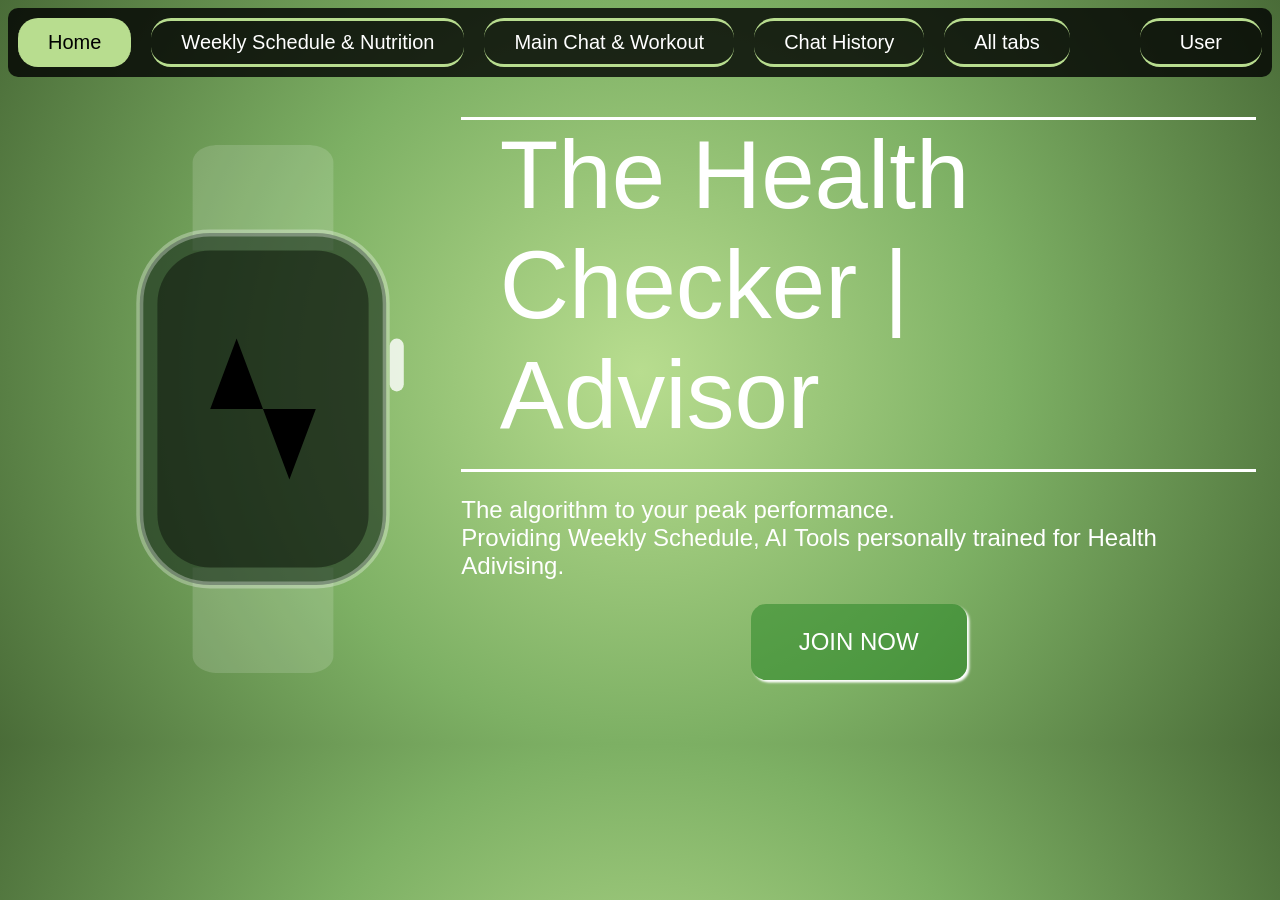
==== frontend/home.html @ 680d6b2a "Home Page Built" ====
<!DOCTYPE html>
<html lang="en">
<head>
    <meta charset="UTF-8">
    <meta name="viewport" content="width=device-width, initial-scale=1.0">
    <link rel="stylesheet" href="styles/global.css">
    <link rel="stylesheet" href="styles/home.css">
    <title>Login</title>
</head>
<body>
    <div class="nvgbar">
        <a class="active">Home</a>
        <a href="#">Weekly Schedule & Nutrition</a>
        <a href="mcwkout.html">Main Chat & Workout</a>
        <a href="#">Chat History</a>
        <a href="#">All tabs</a>
        <a class="user" href="#">User</a>
    </div>

    <div class="container">
        <div class = tandl>
            <div class="logo">
                <div class="watch-image">
                    <svg viewBox="0 0 200 300" class="smartwatch-svg" xmlns="http://www.w3.org/2000/svg">
                        <path d="M60,60 L60,10 C60,5 65,0 75,0 L125,0 C135,0 140,5 140,10 L140,60 Z" fill="rgba(255,255,255,0.15)"/>
                        <path d="M60,240 L60,290 C60,295 65,300 75,300 L125,300 C135,300 140,295 140,290 L140,240 Z" fill="rgba(255,255,255,0.15)"/>
                        <rect x="30" y="50" width="140" height="200" rx="40" fill="rgba(20, 40, 25, 0.6)" stroke="rgba(255,255,255,0.3)" stroke-width="4"/>
                        <rect x="40" y="60" width="120" height="180" rx="30" fill="rgba(0, 0, 0, 0.4)"/>
                        <path class="glow-path" d="M 50 150 L 70 150 L 85 110 L 115 190 L 130 150 L 150 150"/>
                        <rect x="172" y="110" width="8" height="30" rx="4" fill="rgba(255,255,255,0.8)"/>
                    </svg>
                </div>
            </div>
            <div class="tandc">
                <div class = "ztit">The Health
                    <br>Checker | Advisor</div>
                <div class = "zcap">
                    The algorithm to your peak performance.
                    <br>
                    Providing Weekly Schedule, AI Tools personally trained for Health Adivising.
                </div>
                <button class="jbt">JOIN NOW</button>
            </div>
        </div>
    </div>
</body>
</html>
---- frontend/styles/global.css ----
*{
    color: white;
}

body{
    background: radial-gradient(circle at 50% 50%, #b8dd8f 0%, #7db064 50%, #4a6c38 100%);
    font-family: 'Segoe UI', Tahoma, Geneva, Verdana, sans-serif
}

.nvgbar{
    position: sticky;
    top: 0;
    overflow: hidden;
    background: rgba(0, 0, 0, 0.8);
    display: flex;
    width: 100%;
    z-index: 100;
    border-radius: 10px;
}

.nvgbar a{
    border-radius: 20px;
    background: none;
    color: white;
    padding: 10px 30px;
    margin:10px;
    transition: 0.3s ease;
    font-size: 1.25em;
    text-decoration: none;
    user-select: none;
    border-top: solid #b8dd8f;
    border-bottom: solid #b8dd8f
}

.nvgbar a:hover {
    box-shadow: 0 0 15px #b8dd8f;
    background: #b8dd8f;
    color: black
}

.active{
    background: #b8dd8f !important;
    color: black !important;
    box-shadow: 0 0 0 #b8dd8f !important;
}


.nvgbar .user {
    margin-left: auto;
    padding: 10px 40px
}

.container{
    margin: 16px;
}
---- frontend/styles/home.css ----
.tandl{
    display: flex;
    flex-direction: row;
    /*background: antiquewhite;*/
    margin: 40px 0px 40px 40px
}

.logo{
    flex: 3;
    display: flex;
    align-items: center;
    justify-content: center;
}

.watch-image{
    height: auto;
    max-width: 100%;
    width:22em;
    animation: 3s flanim ease-in-out infinite;
}

@keyframes flanim{
    0%{
        transform: translateY(0);
    }

    50%{
        transform: translateY(-20px);
    }
    100%{
        transform{
            transform: translateY(0);
        }
    }
}

.tandc{
    flex: 6;
    display: flex;
    /*background: antiquewhite;*/
    flex-direction: column;
    justify-content: center;
    align-items: center;
}

.ztit{
    flex: 10;
    font-size:6em;
    padding:0 0.4em 0.2em 0.4em;
    border-bottom: solid white 0.04em;
    border-top: solid white 0.04em;
}

.zcap{
    margin-top:1em;
    flex: 5;
    font-size:1.5em;
}

.jbt{
    margin: 1em;
    border-radius: 15px;
    border: none;
    padding: 1em 2em 1em 2em;
    font-size: 1.5em;
    background: rgba(29, 129, 29, 0.486);
    transition: 0.1s ease-in-out;
    box-shadow: 0.1em 0.1em 0.1em #ffffff
}

.jbt:hover{
    background: rgb(144, 250, 123);
    color: black;
    box-shadow: 0.1em 0.1em 0.1em #000000
}
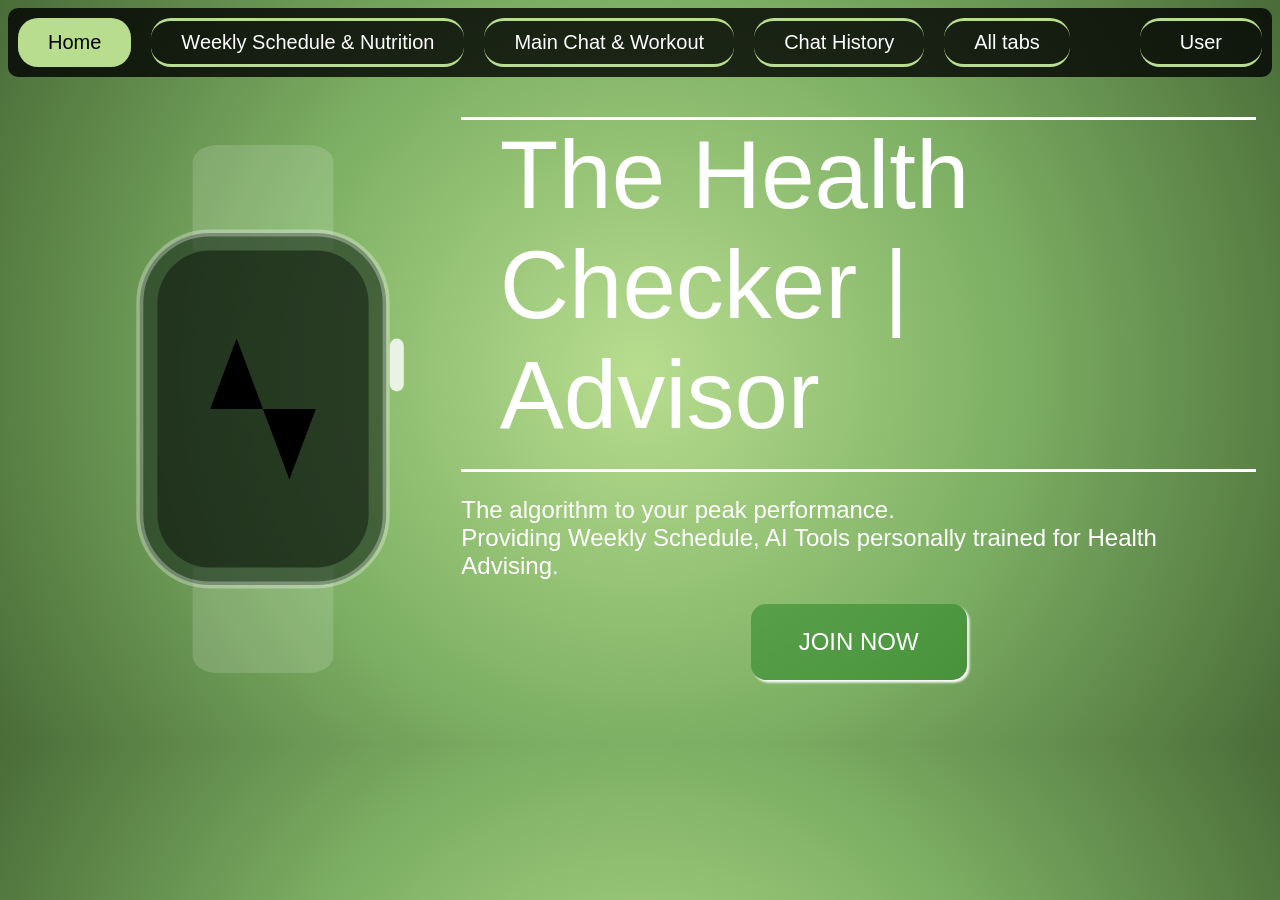
==== commit 12fd338a: "Home Page" ====
--- a/frontend/home.html
+++ b/frontend/home.html
@@ -37,7 +37,7 @@
                 <div class = "zcap">
                     The algorithm to your peak performance.
                     <br>
-                    Providing Weekly Schedule, AI Tools personally trained for Health Adivising.
+                    Providing Weekly Schedule, AI Tools personally trained for Health Advising.
                 </div>
                 <button class="jbt">JOIN NOW</button>
             </div>
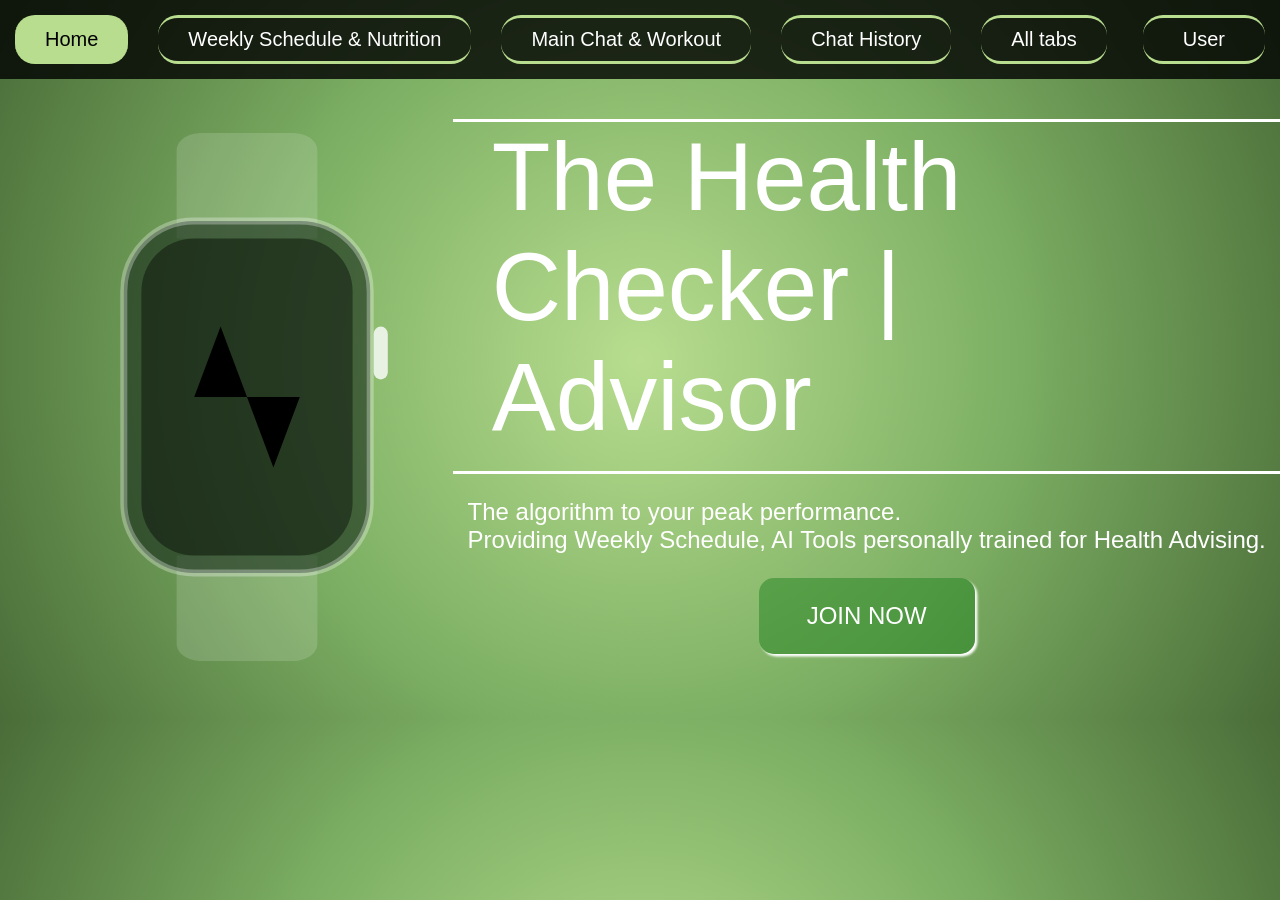
==== commit dad64d99: "Home and MainWorkout Push" ====
--- a/frontend/home.html
+++ b/frontend/home.html
@@ -5,7 +5,7 @@
     <meta name="viewport" content="width=device-width, initial-scale=1.0">
     <link rel="stylesheet" href="styles/global.css">
     <link rel="stylesheet" href="styles/home.css">
-    <title>Login</title>
+    <title>Home Page</title>
 </head>
 <body>
     <div class="nvgbar">
@@ -18,7 +18,7 @@
     </div>
 
     <div class="container">
-        <div class = tandl>
+        <div class = "tandl">
             <div class="logo">
                 <div class="watch-image">
                     <svg viewBox="0 0 200 300" class="smartwatch-svg" xmlns="http://www.w3.org/2000/svg">
--- a/frontend/styles/global.css
+++ b/frontend/styles/global.css
@@ -1,5 +1,13 @@
+html{
+    -ms-overflow-style: none;
+    scrollbar-width: none;
+}
+
 *{
     color: white;
+    box-sizing: border-box; 
+    margin: 0; 
+    padding: 0;
 }
 
 body{
@@ -15,7 +23,6 @@
     display: flex;
     width: 100%;
     z-index: 100;
-    border-radius: 10px;
 }
 
 .nvgbar a{
@@ -23,7 +30,7 @@
     background: none;
     color: white;
     padding: 10px 30px;
-    margin:10px;
+    margin:15px;
     transition: 0.3s ease;
     font-size: 1.25em;
     text-decoration: none;
@@ -51,6 +58,17 @@
 }
 
 .container{
-    margin: 16px;
+    opacity: 0;
+    animation: init 0.9s ease-in-out forwards;
 }
 
+@keyframes init {
+    0% {
+        opacity: 0; 
+        transform:translateY(1.5em) scale(95%);
+    }
+    100% { 
+        opacity: 1; 
+        transform:translateY(0) scale(100%);
+    }
+}
--- a/frontend/styles/home.css
+++ b/frontend/styles/home.css
@@ -2,7 +2,7 @@
     display: flex;
     flex-direction: row;
     /*background: antiquewhite;*/
-    margin: 40px 0px 40px 40px
+    margin: 40px 0px 40px 40px;
 }
 
 .logo{
@@ -28,9 +28,7 @@
         transform: translateY(-20px);
     }
     100%{
-        transform{
-            transform: translateY(0);
-        }
+        transform: translateY(0);
     }
 }
 
@@ -64,7 +62,7 @@
     padding: 1em 2em 1em 2em;
     font-size: 1.5em;
     background: rgba(29, 129, 29, 0.486);
-    transition: 0.1s ease-in-out;
+    transition: 0.5s ease-in-out;
     box-shadow: 0.1em 0.1em 0.1em #ffffff
 }
 
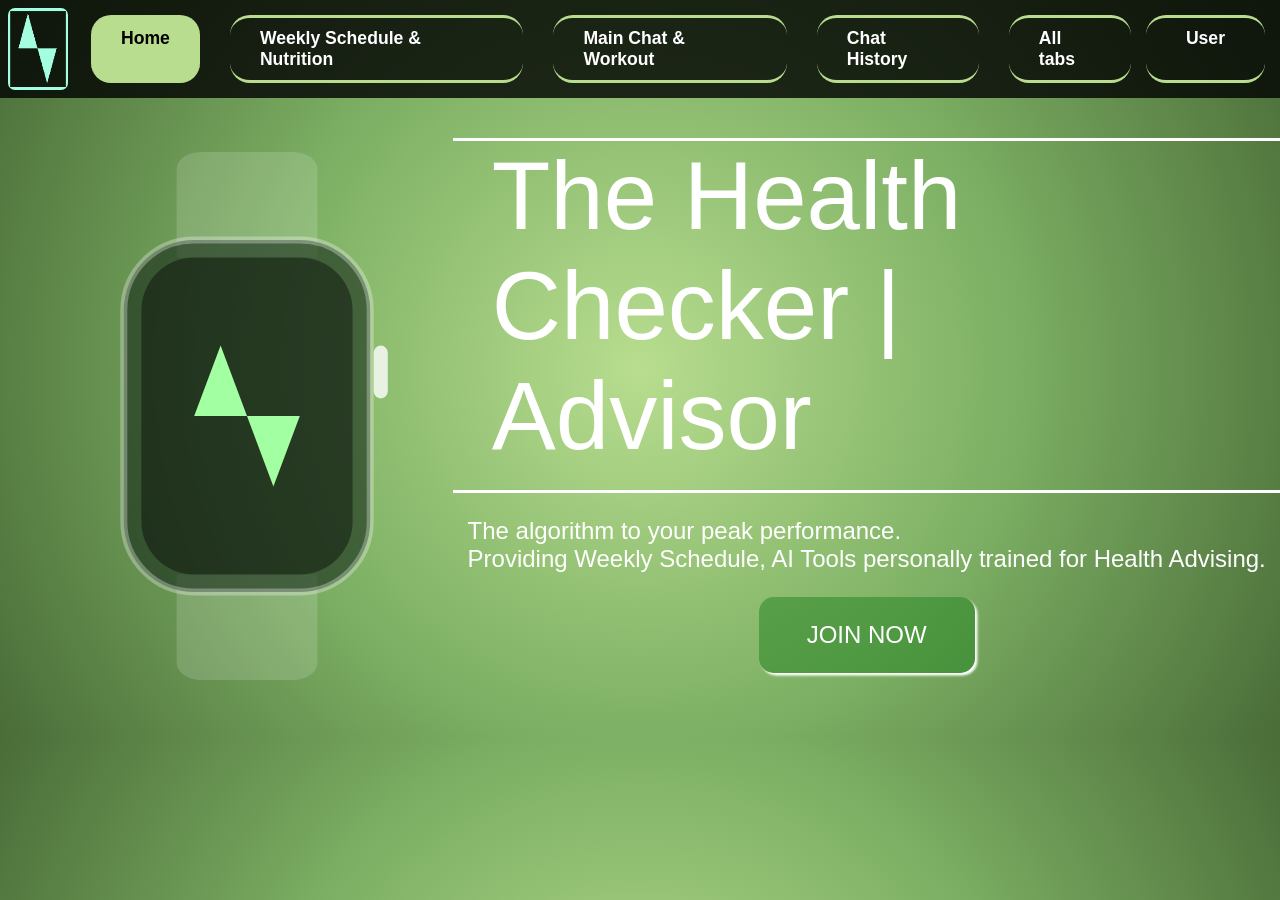
==== commit 2f703187: "Chat History and Others Updated" ====
--- a/frontend/home.html
+++ b/frontend/home.html
@@ -5,16 +5,18 @@
     <meta name="viewport" content="width=device-width, initial-scale=1.0">
     <link rel="stylesheet" href="styles/global.css">
     <link rel="stylesheet" href="styles/home.css">
+    <link rel="icon" href="images/icon.ico" type="image/x-icon">
     <title>Home Page</title>
 </head>
 <body>
     <div class="nvgbar">
+        <img src="images/icon.png">
         <a class="active">Home</a>
         <a href="#">Weekly Schedule & Nutrition</a>
         <a href="mcwkout.html">Main Chat & Workout</a>
-        <a href="#">Chat History</a>
+        <a href="chathist.html">Chat History</a>
         <a href="#">All tabs</a>
-        <a class="user" href="#">User</a>
+        <a class="user" href="login.html">User</a>
     </div>
 
     <div class="container">
@@ -26,7 +28,7 @@
                         <path d="M60,240 L60,290 C60,295 65,300 75,300 L125,300 C135,300 140,295 140,290 L140,240 Z" fill="rgba(255,255,255,0.15)"/>
                         <rect x="30" y="50" width="140" height="200" rx="40" fill="rgba(20, 40, 25, 0.6)" stroke="rgba(255,255,255,0.3)" stroke-width="4"/>
                         <rect x="40" y="60" width="120" height="180" rx="30" fill="rgba(0, 0, 0, 0.4)"/>
-                        <path class="glow-path" d="M 50 150 L 70 150 L 85 110 L 115 190 L 130 150 L 150 150"/>
+                        <path class="glow-path" d="M 50 150 L 70 150 L 85 110 L 115 190 L 130 150 L 150 150" fill="rgb(162, 255, 162)"/>
                         <rect x="172" y="110" width="8" height="30" rx="4" fill="rgba(255,255,255,0.8)"/>
                     </svg>
                 </div>
--- a/frontend/styles/global.css
+++ b/frontend/styles/global.css
@@ -8,6 +8,26 @@
     box-sizing: border-box; 
     margin: 0; 
     padding: 0;
+}
+
+button{
+    cursor: pointer;
+}
+
+input[type="checkbox"]{
+    border: none;
+    border-radius: 99px;
+    height: 25px;
+    width: 25px;
+}
+
+input[type="email"],input[type="text"] ,input[type="password"]{
+    border: none;
+    outline: none;
+    border-radius: 99px;
+    padding: 0.75em;
+    width:100%;
+    margin-top: 0.5em;
 }
 
 body{
@@ -32,11 +52,19 @@
     padding: 10px 30px;
     margin:15px;
     transition: 0.3s ease;
-    font-size: 1.25em;
+    font-size: 1.1em;
     text-decoration: none;
     user-select: none;
     border-top: solid #b8dd8f;
-    border-bottom: solid #b8dd8f
+    border-bottom: solid #b8dd8f;
+    font-weight: bold
+}
+
+.nvgbar img{
+    padding:0.5em;
+    width:4.75em;
+    height: auto;
+    border-radius: 15px;
 }
 
 .nvgbar a:hover {
--- a/frontend/styles/home.css
+++ b/frontend/styles/home.css
@@ -56,6 +56,7 @@
 }
 
 .jbt{
+    cursor: pointer;
     margin: 1em;
     border-radius: 15px;
     border: none;
